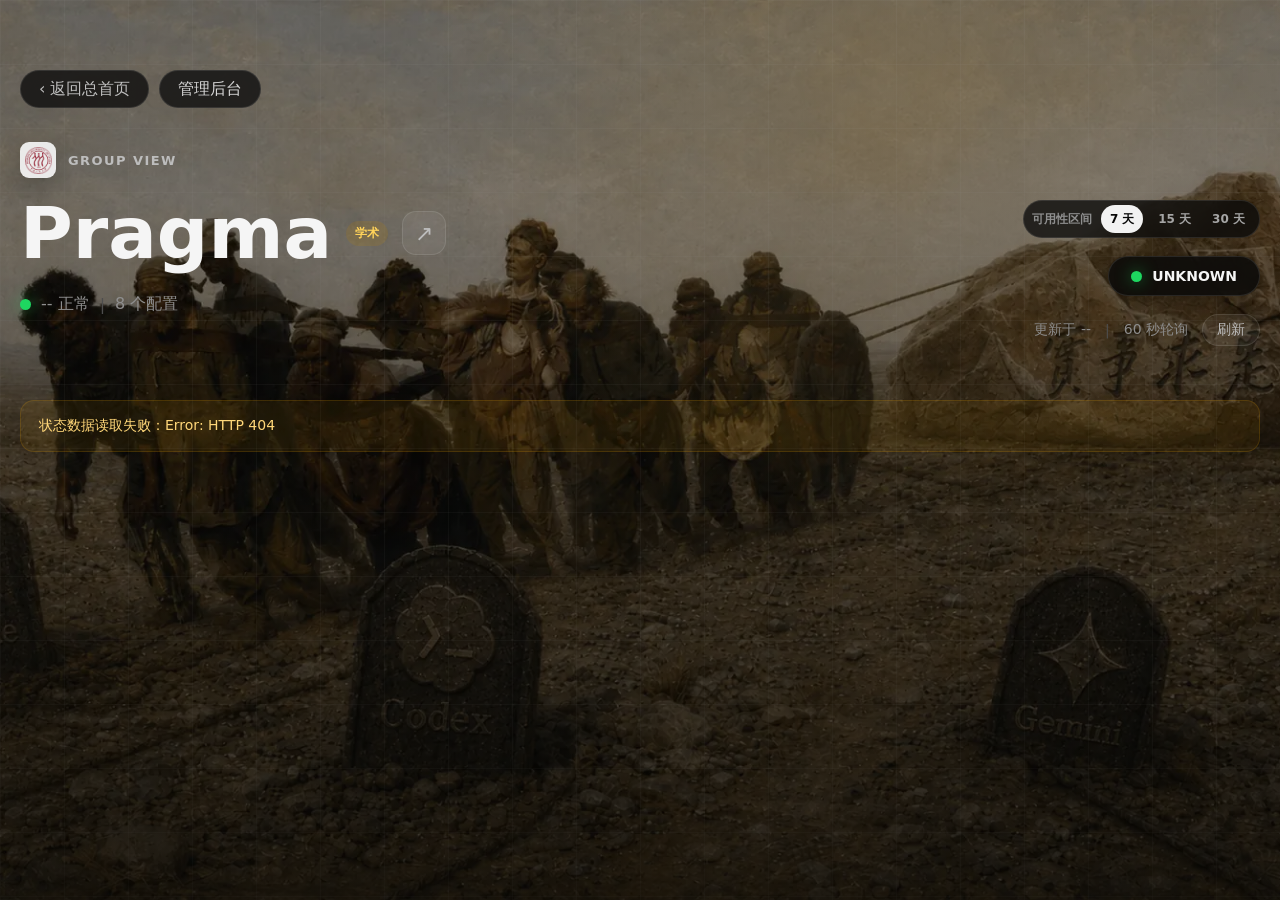
==== custom-status/index.html @ 69c3bed0 "fix: relative asset paths for GitHub Pages preview + Upptime dirs - custom-status/index.html uses re" ====
<!doctype html>
<html lang="zh-CN">
  <head>
    <meta charset="utf-8" />
    <meta name="viewport" content="width=device-width, initial-scale=1" />
    <title>Pragma Status</title>
    <link rel="preload" href="assets/status-bg.webp" as="image" />
    <link rel="stylesheet" href="styles.css?v=20260610-pages-relative1" />
  </head>
  <body>
    <main class="shell">
      <nav class="top-actions" aria-label="页面入口">
        <a class="back-link" href="https://academic-ruc.cc/">‹ 返回总首页</a>
        <a class="admin-link" href="/dashboard" title="管理员登录后进入 Uptime Kuma 后台">管理后台</a>
      </nav>

      <section class="hero" aria-label="服务状态总览">
        <div class="hero-left">
          <div class="eyebrow">
            <span class="pulse-icon" aria-hidden="true">
              <img src="assets/ruc-logo-512.png" alt="" />
            </span>
            <span>GROUP VIEW</span>
          </div>
          <div class="title-row">
            <h1>Pragma</h1>
            <span class="badge">学术</span>
            <a class="external" href="https://pragma.academic-ruc.cc/" aria-label="打开主站">↗</a>
          </div>
          <div class="count-line">
            <span class="ok-dot"></span>
            <span id="normal-count">-- 正常</span>
            <span class="divider">|</span>
            <span id="total-count">8 个配置</span>
          </div>
        </div>

        <div class="hero-right">
          <div class="range-switch" aria-label="可用性区间">
            <span>可用性区间</span>
            <button class="range active" data-range="7">7 天</button>
            <button class="range" data-range="15">15 天</button>
            <button class="range" data-range="30">30 天</button>
          </div>
          <div class="overall" id="overall">
            <span class="ok-dot"></span>
            <span>OPERATIONAL</span>
          </div>
          <div class="meta-row">
            <span id="updated-at">更新于 --</span>
            <span class="divider">|</span>
            <span id="poll-label">60 秒轮询</span>
            <button id="refresh" class="refresh" type="button">刷新</button>
          </div>
        </div>
      </section>

      <section id="notice" class="notice hidden" aria-live="polite"></section>
      <section id="cards" class="cards" aria-live="polite"></section>
    </main>

    <template id="card-template">
      <article class="card">
        <div class="card-head">
          <h2></h2>
          <span class="state-pill"></span>
        </div>
        <div class="provider-row">
          <span class="provider-icon"></span>
          <span class="provider-pill"></span>
          <span class="model-name"></span>
        </div>
        <div class="metric-grid">
          <div class="metric">
            <span class="metric-label">↯ 对话延迟</span>
            <strong class="latency"></strong>
          </div>
          <div class="metric">
            <span class="metric-label">◌ 端点 PING</span>
            <strong class="ping"></strong>
          </div>
        </div>
        <div class="proxy-health hidden" aria-label="绑定出口状态">
          <span class="proxy-health-label">绑定出口</span>
          <div class="proxy-nodes"></div>
        </div>
        <div class="availability">
          <div>
            <span class="availability-label"></span>
            <small class="availability-count"></small>
          </div>
          <strong class="availability-rate"></strong>
        </div>
        <div class="history-block">
          <div class="history-top">
            <span>HISTORY (60PTS)</span>
            <span class="next-update">◷ NEXT UPDATE IN 0S</span>
          </div>
          <div class="bars"></div>
          <div class="history-axis">
            <span>PAST</span>
            <span>NOW</span>
          </div>
        </div>
      </article>
    </template>

    <script src="app.js?v=20260610-pages-relative1" defer></script>
  </body>
</html>
---- custom-status/styles.css ----
:root {
  color-scheme: dark;
  --bg: #050606;
  --panel: rgba(12, 12, 12, 0.96);
  --panel-soft: #141414;
  --line: rgba(255, 255, 255, 0.065);
  --line-strong: rgba(255, 255, 255, 0.1);
  --text: #f5f5f5;
  --muted: #8d8d8d;
  --dim: #5f5f5f;
  --green: #1ed760;
  --green-soft: rgba(30, 215, 96, 0.16);
  --yellow: #f2a900;
  --yellow-soft: rgba(242, 169, 0, 0.16);
  --red: #ff3b5f;
  --red-soft: rgba(255, 59, 95, 0.17);
  --unknown: #454545;
}

* {
  box-sizing: border-box;
}

html {
  min-height: 100%;
  background: var(--bg);
}

body {
  min-height: 100vh;
  margin: 0;
  color: var(--text);
  font-family:
    Inter, ui-sans-serif, system-ui, -apple-system, BlinkMacSystemFont, "Segoe UI",
    "Microsoft YaHei", sans-serif;
  letter-spacing: 0;
  background-color: var(--bg);
  background-image:
    linear-gradient(180deg, rgba(3, 4, 4, 0.34), rgba(3, 4, 4, 0.52) 58%, rgba(3, 4, 4, 0.72)),
    linear-gradient(var(--line) 1px, transparent 1px),
    linear-gradient(90deg, var(--line) 1px, transparent 1px),
    radial-gradient(circle at 70% 8%, rgba(214, 166, 79, 0.3), transparent 38%),
    url("/custom-status/assets/status-bg.webp");
  background-repeat: no-repeat, repeat, repeat, no-repeat, no-repeat;
  background-attachment: fixed, scroll, scroll, fixed, fixed;
  background-position: center, left top, left top, center top, center top;
  background-size: 100% 100%, 64px 64px, 64px 64px, 100% 100%, cover;
}

button,
a {
  font: inherit;
}

.shell {
  width: min(1240px, calc(100% - 40px));
  margin: 0 auto;
  padding: 70px 0 48px;
}

.top-actions {
  display: flex;
  flex-wrap: wrap;
  align-items: center;
  gap: 10px;
}

.back-link,
.admin-link {
  display: inline-flex;
  align-items: center;
  min-height: 38px;
  padding: 0 18px;
  border: 1px solid var(--line-strong);
  border-radius: 999px;
  color: #bfbfbf;
  text-decoration: none;
  background: rgba(10, 10, 10, 0.76);
  backdrop-filter: blur(10px);
}

.admin-link {
  color: #d8d8d8;
  background: rgba(18, 18, 18, 0.82);
}

.back-link:hover,
.admin-link:hover {
  color: #fff;
  border-color: rgba(255, 255, 255, 0.18);
}

.hero {
  display: flex;
  justify-content: space-between;
  gap: 40px;
  margin-top: 34px;
  margin-bottom: 54px;
}

.eyebrow,
.title-row,
.count-line,
.hero-right,
.range-switch,
.overall,
.meta-row,
.provider-row,
.card-head,
.history-top,
.history-axis,
.availability {
  display: flex;
  align-items: center;
}

.eyebrow {
  gap: 12px;
  color: #bdbdbd;
  font-size: 13px;
  font-weight: 800;
  letter-spacing: 0.11em;
}

.pulse-icon {
  display: grid;
  width: 36px;
  height: 36px;
  place-items: center;
  border-radius: 9px;
  background: rgba(246, 246, 246, 0.92);
  box-shadow: 0 10px 28px rgba(0, 0, 0, 0.28);
  overflow: hidden;
}

.pulse-icon img {
  width: 27px;
  height: 27px;
  object-fit: contain;
  display: block;
}

.title-row {
  gap: 14px;
  margin-top: 22px;
}

h1 {
  margin: 0;
  font-size: clamp(44px, 7vw, 72px);
  line-height: 0.92;
  letter-spacing: 0;
}

.badge {
  padding: 4px 9px;
  border-radius: 999px;
  color: #ffd35a;
  background: rgba(180, 126, 0, 0.18);
  font-size: 12px;
  font-weight: 800;
}

.external,
.refresh {
  display: inline-grid;
  place-items: center;
  border: 1px solid var(--line-strong);
  color: #bdbdbd;
  background: rgba(255, 255, 255, 0.06);
  text-decoration: none;
}

.external {
  width: 44px;
  height: 44px;
  border-radius: 14px;
  font-size: 22px;
}

.count-line {
  gap: 10px;
  margin-top: 28px;
  color: #8f8f8f;
  font-size: 16px;
}

.ok-dot {
  width: 11px;
  height: 11px;
  border-radius: 50%;
  background: var(--green);
  box-shadow: 0 0 16px rgba(30, 215, 96, 0.55);
}

.divider {
  color: #4d4d4d;
}

.hero-right {
  align-items: flex-end;
  flex-direction: column;
  gap: 18px;
  padding-top: 58px;
}

.range-switch {
  gap: 9px;
  min-height: 38px;
  padding: 4px 8px;
  border: 1px solid var(--line-strong);
  border-radius: 999px;
  color: #8e8e8e;
  background: rgba(10, 10, 10, 0.76);
  backdrop-filter: blur(10px);
  font-size: 12px;
  font-weight: 700;
}

.range {
  min-width: 42px;
  height: 28px;
  border: 0;
  border-radius: 999px;
  color: #a5a5a5;
  background: transparent;
  cursor: pointer;
  font-size: 12px;
  font-weight: 800;
}

.range.active {
  color: #080808;
  background: #f2f2f2;
}

.overall {
  gap: 10px;
  min-height: 40px;
  padding: 0 22px;
  border: 1px solid var(--line-strong);
  border-radius: 999px;
  background: rgba(10, 10, 10, 0.78);
  backdrop-filter: blur(10px);
  font-size: 14px;
  font-weight: 900;
}

.overall.degraded .ok-dot {
  background: var(--yellow);
  box-shadow: 0 0 16px rgba(242, 169, 0, 0.45);
}

.overall.down .ok-dot {
  background: var(--red);
  box-shadow: 0 0 16px rgba(255, 59, 95, 0.45);
}

.meta-row {
  gap: 14px;
  color: #8d8d8d;
  font-size: 14px;
}

.refresh {
  min-height: 32px;
  padding: 0 14px;
  border-radius: 999px;
  cursor: pointer;
}

.notice {
  margin-bottom: 22px;
  padding: 16px 18px;
  border: 1px solid var(--yellow-soft);
  border-radius: 14px;
  color: #ffd779;
  background: rgba(242, 169, 0, 0.08);
  font-size: 14px;
}

.notice.ok {
  border-color: var(--green-soft);
  color: #8cffaa;
  background: rgba(30, 215, 96, 0.075);
}

.hidden {
  display: none;
}

.cards {
  display: grid;
  grid-template-columns: repeat(auto-fit, minmax(min(100%, 360px), 1fr));
  gap: 28px;
  align-items: stretch;
}

.card {
  min-height: 314px;
  border: 1px solid rgba(255, 255, 255, 0.075);
  border-radius: 18px;
  background:
    linear-gradient(90deg, rgba(255, 255, 255, 0.015), rgba(255, 255, 255, 0.04), rgba(255, 255, 255, 0.012)),
    var(--panel);
  overflow: hidden;
  box-shadow: 0 18px 55px rgba(0, 0, 0, 0.32);
}

.card-head {
  justify-content: space-between;
  gap: 14px;
  padding: 24px 26px 0;
}

.card h2 {
  margin: 0;
  color: #f7f7f7;
  font-size: 25px;
  line-height: 1.15;
}

.state-pill {
  padding: 7px 13px;
  border-radius: 999px;
  font-size: 13px;
  font-weight: 900;
  white-space: nowrap;
}

.state-normal {
  color: #72ff96;
  background: var(--green-soft);
}

.state-degraded {
  color: #ffd35a;
  background: var(--yellow-soft);
}

.state-down {
  color: #ff8aa0;
  background: var(--red-soft);
}

.state-unknown {
  color: #bcbcbc;
  background: rgba(255, 255, 255, 0.08);
}

.provider-row {
  gap: 10px;
  padding: 16px 26px 18px;
}

.provider-icon {
  display: grid;
  width: 52px;
  height: 52px;
  flex: 0 0 auto;
  place-items: center;
  border-radius: 17px;
  color: #d9d9d9;
  background: linear-gradient(145deg, #2a2a2a, #181818);
  font-size: 24px;
  font-weight: 900;
}

.provider-pill {
  max-width: 132px;
  overflow: hidden;
  padding: 5px 10px;
  border-radius: 9px;
  color: #d5d5d5;
  background: #3a3a3a;
  font-size: 14px;
  font-weight: 900;
  text-overflow: ellipsis;
  white-space: nowrap;
}

.model-name {
  min-width: 0;
  overflow: hidden;
  color: #8f8f8f;
  font-family: "SFMono-Regular", Consolas, "Liberation Mono", monospace;
  font-size: 14px;
  font-weight: 800;
  text-overflow: ellipsis;
  white-space: nowrap;
}

.metric-grid {
  display: grid;
  grid-template-columns: 1fr 1fr;
  gap: 16px;
  padding: 0 26px 24px;
}

.proxy-health {
  display: flex;
  flex-wrap: wrap;
  align-items: center;
  gap: 8px 10px;
  margin: -8px 26px 20px;
  padding: 12px 14px;
  border-radius: 14px;
  background: rgba(255, 255, 255, 0.03);
  border: 1px solid rgba(255, 255, 255, 0.05);
}

.proxy-health.hidden {
  display: none;
}

.proxy-health-label {
  color: #8c8c8c;
  font-size: 12px;
  font-weight: 800;
  letter-spacing: 0.02em;
}

.proxy-nodes {
  display: flex;
  flex-wrap: wrap;
  gap: 8px;
}

.proxy-node {
  display: inline-flex;
  align-items: center;
  min-height: 28px;
  padding: 0 10px;
  border-radius: 999px;
  font-size: 12px;
  font-weight: 700;
}

.proxy-node-ok {
  color: var(--green);
  background: var(--green-soft);
}

.proxy-node-fail {
  color: var(--red);
  background: var(--red-soft);
}

.proxy-node-unknown {
  color: #bdbdbd;
  background: rgba(255, 255, 255, 0.06);
}

.metric,
.availability {
  border-radius: 14px;
  background: var(--panel-soft);
}

.metric {
  min-width: 0;
  padding: 14px 16px;
}

.metric-label,
.availability-label,
.history-top,
.history-axis {
  color: #8c8c8c;
  font-size: 12px;
  font-weight: 800;
  letter-spacing: 0.02em;
}

.metric strong {
  display: block;
  margin-top: 5px;
  color: #f1f1f1;
  font-size: 22px;
  line-height: 1.08;
}

.availability {
  justify-content: space-between;
  gap: 16px;
  margin: 0 26px 24px;
  padding: 14px 16px;
}

.availability small {
  display: block;
  margin-top: 6px;
  color: #808080;
  font-size: 12px;
  font-weight: 700;
}

.availability-rate {
  color: #72ff5e;
  font-size: 21px;
  white-space: nowrap;
}

.history-block {
  border-top: 1px solid rgba(255, 255, 255, 0.055);
  padding: 22px 26px 20px;
}

.history-top {
  justify-content: space-between;
  gap: 16px;
  margin-bottom: 16px;
}

.next-update {
  color: #d5d5d5;
  white-space: nowrap;
}

.bars {
  display: grid;
  grid-template-columns: repeat(60, 1fr);
  gap: 4px;
  min-height: 42px;
}

.bar {
  min-width: 3px;
  height: 42px;
  border-radius: 2px 2px 0 0;
  background: var(--unknown);
}

.bar.up {
  background: #5fd28a;
}

.bar.warn {
  background: var(--yellow);
}

.bar.down {
  background: var(--red);
}

.bar.unknown {
  background: #232323;
}

.history-axis {
  justify-content: space-between;
  margin-top: 14px;
  color: #5f5f5f;
}

@media (max-width: 980px) {
  .shell {
    width: min(760px, calc(100% - 28px));
    padding-top: 40px;
  }

  .hero {
    flex-direction: column;
    gap: 24px;
    margin-bottom: 34px;
  }

  .hero-right {
    align-items: flex-start;
    padding-top: 0;
  }

  .cards {
    gap: 18px;
  }
}

@media (max-width: 640px) {
  .shell {
    width: min(100% - 20px, 430px);
  }

  h1 {
    font-size: 48px;
  }

  .card-head,
  .provider-row,
  .history-block {
    padding-left: 18px;
    padding-right: 18px;
  }

  .metric-grid {
    grid-template-columns: 1fr;
    padding-left: 18px;
    padding-right: 18px;
  }

  .availability {
    margin-left: 18px;
    margin-right: 18px;
  }

  .proxy-health {
    margin-left: 18px;
    margin-right: 18px;
  }

  .range-switch,
  .meta-row {
    flex-wrap: wrap;
  }
}
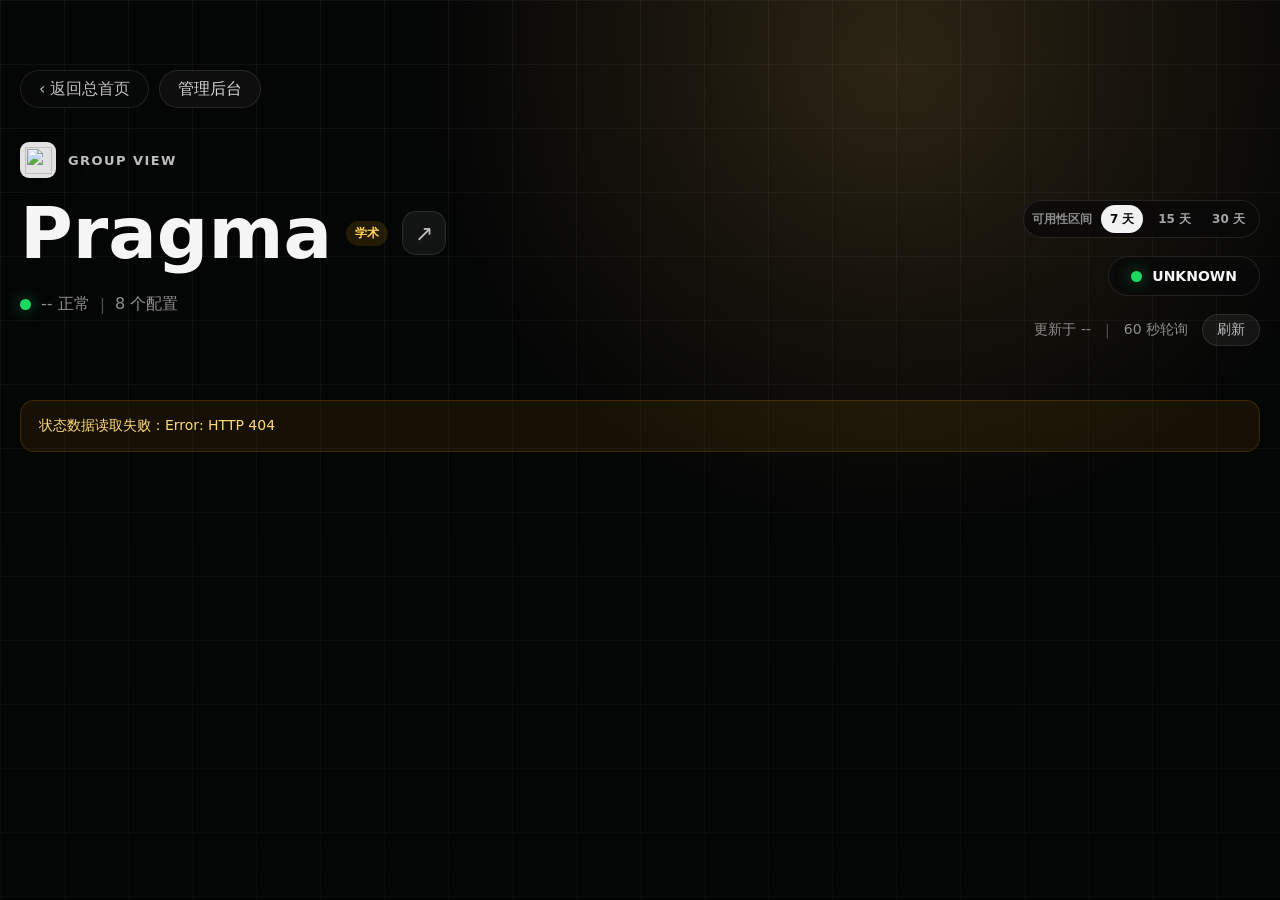
==== commit 29957504: "feat: Phase 3 stale banner UI for Worker fallback" ====
--- a/custom-status/index.html
+++ b/custom-status/index.html
@@ -5,13 +5,13 @@
     <meta name="viewport" content="width=device-width, initial-scale=1" />
     <title>Pragma Status</title>
     <link rel="preload" href="assets/status-bg.webp" as="image" />
-    <link rel="stylesheet" href="styles.css?v=20260610-pages-relative1" />
+    <link rel="stylesheet" href="styles.css?v=20260610-phase3-stale1" />
   </head>
   <body>
     <main class="shell">
       <nav class="top-actions" aria-label="页面入口">
         <a class="back-link" href="https://academic-ruc.cc/">‹ 返回总首页</a>
-        <a class="admin-link" href="/dashboard" title="管理员登录后进入 Uptime Kuma 后台">管理后台</a>
+        <a class="admin-link" href="https://status-admin.academic-ruc.cc/dashboard" title="管理员登录后进入 Uptime Kuma 后台">管理后台</a>
       </nav>
 
       <section class="hero" aria-label="服务状态总览">
@@ -55,6 +55,7 @@
         </div>
       </section>
 
+      <section id="stale-banner" class="stale-banner hidden" aria-live="assertive"></section>
       <section id="notice" class="notice hidden" aria-live="polite"></section>
       <section id="cards" class="cards" aria-live="polite"></section>
     </main>
@@ -105,6 +106,6 @@
       </article>
     </template>
 
-    <script src="app.js?v=20260610-pages-relative1" defer></script>
+    <script src="app.js?v=20260610-phase3-stale1" defer></script>
   </body>
 </html>
--- a/custom-status/styles.css
+++ b/custom-status/styles.css
@@ -269,6 +269,17 @@
   cursor: pointer;
 }
 
+.stale-banner {
+  margin-bottom: 22px;
+  padding: 16px 18px;
+  border: 1px solid rgba(255, 140, 0, 0.45);
+  border-radius: 14px;
+  color: #ffb347;
+  background: rgba(255, 140, 0, 0.12);
+  font-size: 14px;
+  line-height: 1.5;
+}
+
 .notice {
   margin-bottom: 22px;
   padding: 16px 18px;
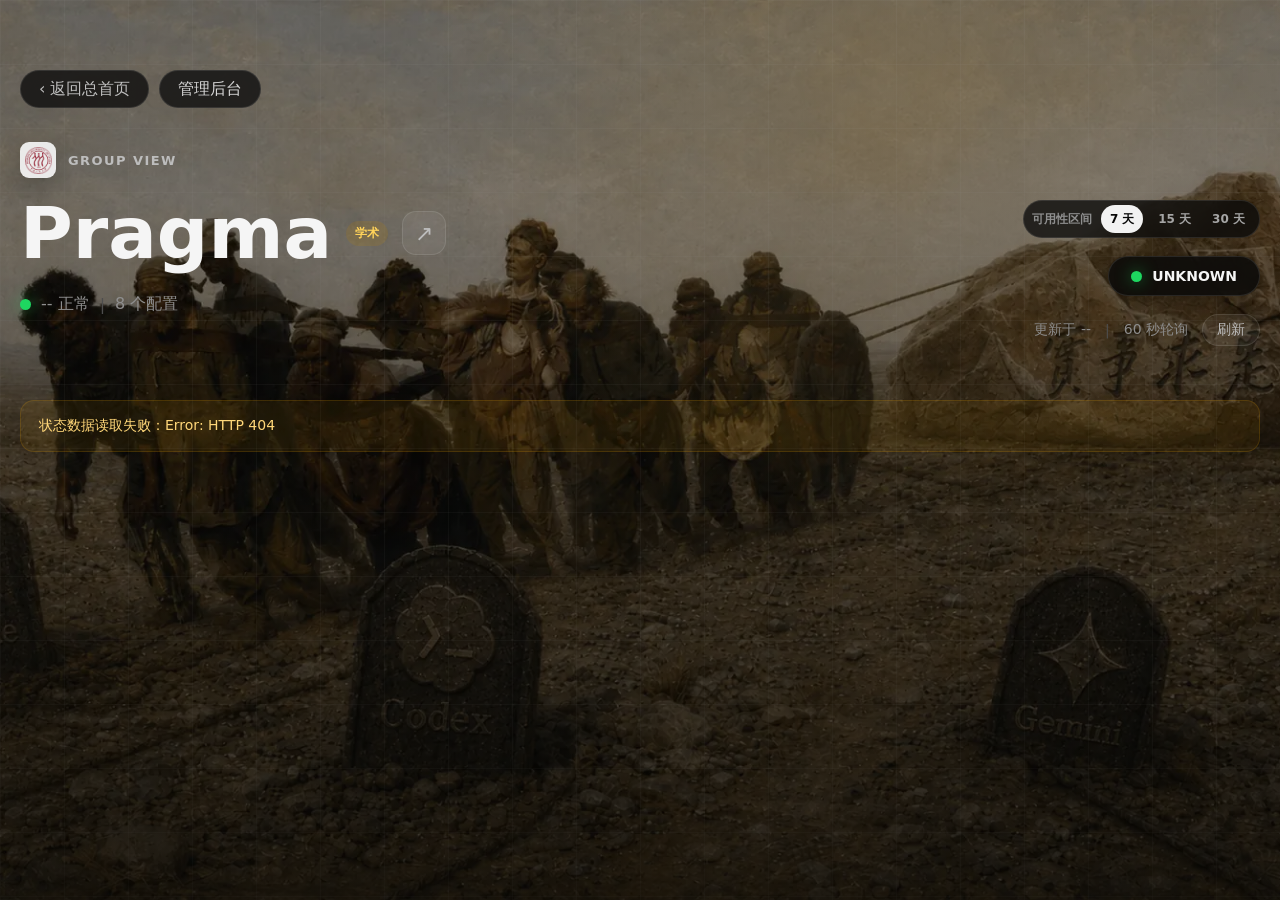
==== commit cc65e4f4: "deploy: custom-status Packy shell [skip ci]" ====
--- a/custom-status/index.html
+++ b/custom-status/index.html
@@ -5,13 +5,13 @@
     <meta name="viewport" content="width=device-width, initial-scale=1" />
     <title>Pragma Status</title>
     <link rel="preload" href="assets/status-bg.webp" as="image" />
-    <link rel="stylesheet" href="styles.css?v=20260610-phase3-stale1" />
+    <link rel="stylesheet" href="styles.css?v=20260610-pages-relative1" />
   </head>
   <body>
     <main class="shell">
       <nav class="top-actions" aria-label="页面入口">
         <a class="back-link" href="https://academic-ruc.cc/">‹ 返回总首页</a>
-        <a class="admin-link" href="https://status-admin.academic-ruc.cc/dashboard" title="管理员登录后进入 Uptime Kuma 后台">管理后台</a>
+        <a class="admin-link" href="/dashboard" title="管理员登录后进入 Uptime Kuma 后台">管理后台</a>
       </nav>
 
       <section class="hero" aria-label="服务状态总览">
@@ -55,7 +55,6 @@
         </div>
       </section>
 
-      <section id="stale-banner" class="stale-banner hidden" aria-live="assertive"></section>
       <section id="notice" class="notice hidden" aria-live="polite"></section>
       <section id="cards" class="cards" aria-live="polite"></section>
     </main>
@@ -106,6 +105,6 @@
       </article>
     </template>
 
-    <script src="app.js?v=20260610-phase3-stale1" defer></script>
+    <script src="app.js?v=20260610-pages-relative1" defer></script>
   </body>
 </html>
--- a/custom-status/styles.css
+++ b/custom-status/styles.css
@@ -269,17 +269,6 @@
   cursor: pointer;
 }
 
-.stale-banner {
-  margin-bottom: 22px;
-  padding: 16px 18px;
-  border: 1px solid rgba(255, 140, 0, 0.45);
-  border-radius: 14px;
-  color: #ffb347;
-  background: rgba(255, 140, 0, 0.12);
-  font-size: 14px;
-  line-height: 1.5;
-}
-
 .notice {
   margin-bottom: 22px;
   padding: 16px 18px;
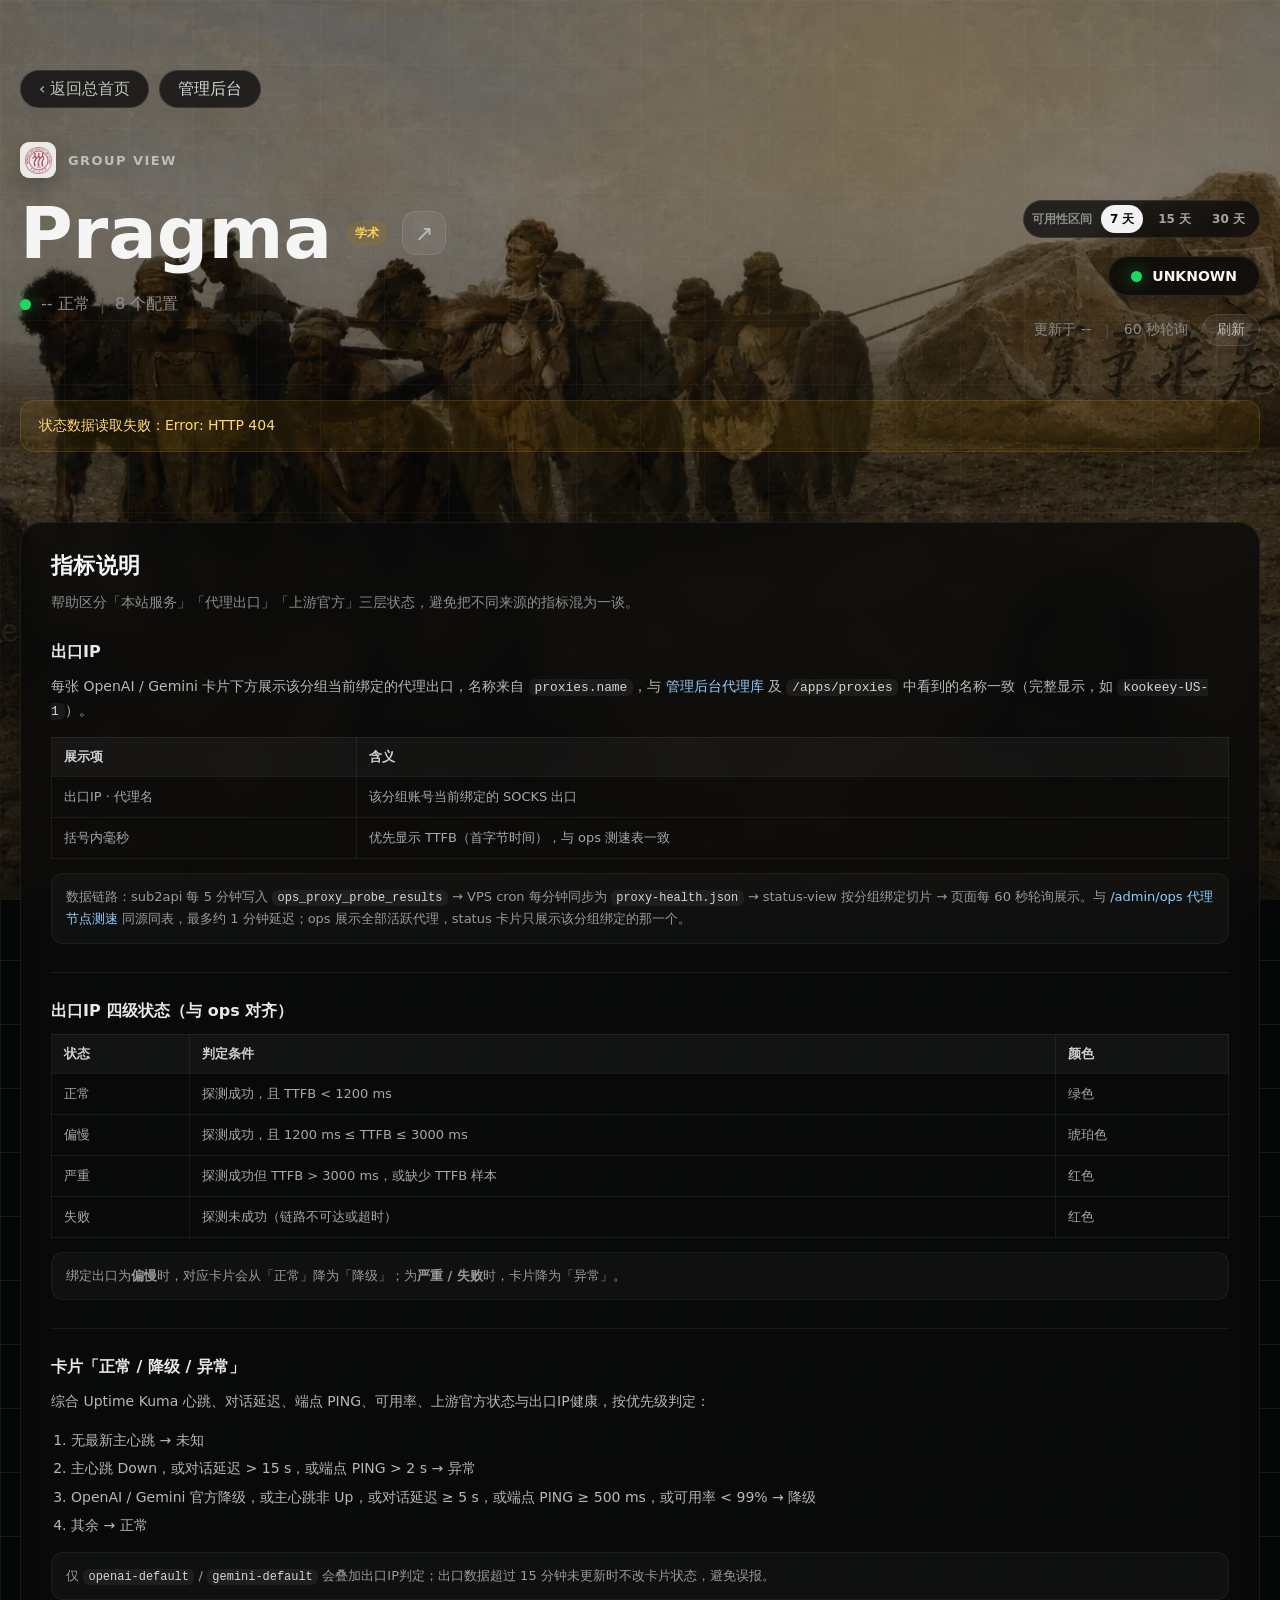
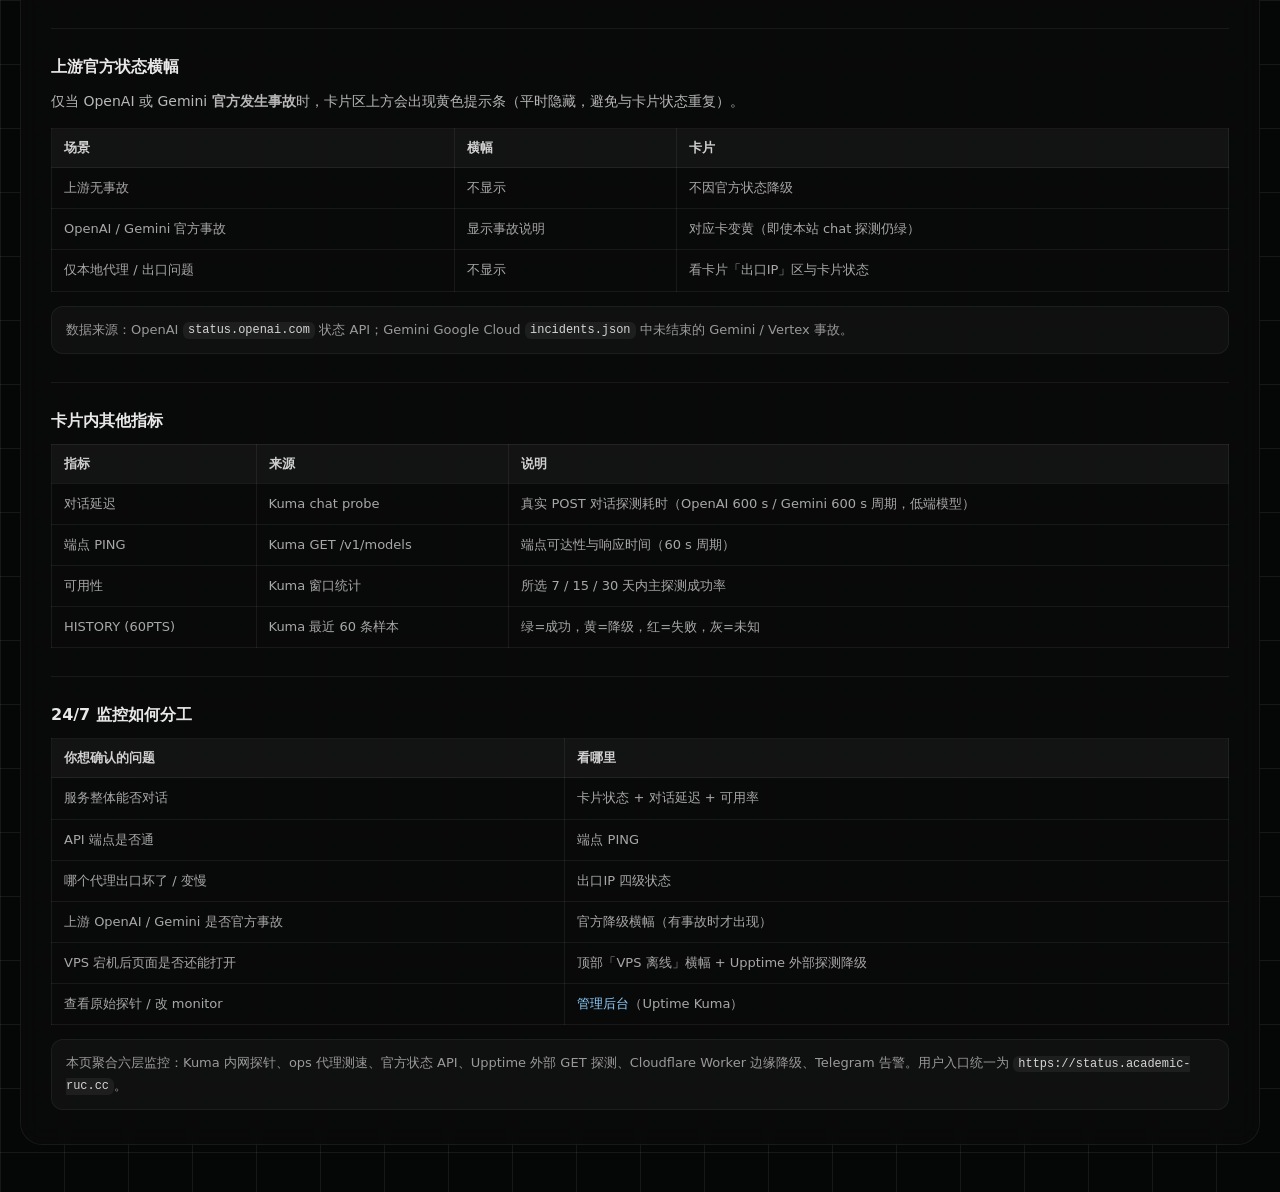
==== commit 42a15d9f: "docs: 卡片区下方新增指标说明模块" ====
--- a/custom-status/index.html
+++ b/custom-status/index.html
@@ -5,13 +5,13 @@
     <meta name="viewport" content="width=device-width, initial-scale=1" />
     <title>Pragma Status</title>
     <link rel="preload" href="assets/status-bg.webp" as="image" />
-    <link rel="stylesheet" href="styles.css?v=20260610-pages-relative1" />
+    <link rel="stylesheet" href="styles.css?v=20260611-guide1" />
   </head>
   <body>
     <main class="shell">
       <nav class="top-actions" aria-label="页面入口">
         <a class="back-link" href="https://academic-ruc.cc/">‹ 返回总首页</a>
-        <a class="admin-link" href="/dashboard" title="管理员登录后进入 Uptime Kuma 后台">管理后台</a>
+        <a class="admin-link" href="https://status-admin.academic-ruc.cc/dashboard" title="管理员登录后进入 Uptime Kuma 后台">管理后台</a>
       </nav>
 
       <section class="hero" aria-label="服务状态总览">
@@ -55,8 +55,227 @@
         </div>
       </section>
 
+      <section id="stale-banner" class="stale-banner hidden" aria-live="assertive"></section>
       <section id="notice" class="notice hidden" aria-live="polite"></section>
       <section id="cards" class="cards" aria-live="polite"></section>
+
+      <section class="metrics-guide" aria-label="指标说明">
+        <header class="metrics-guide-head">
+          <h2>指标说明</h2>
+          <p>帮助区分「本站服务」「代理出口」「上游官方」三层状态，避免把不同来源的指标混为一谈。</p>
+        </header>
+
+        <article class="guide-block">
+          <h3>出口IP</h3>
+          <p>
+            每张 OpenAI / Gemini 卡片下方展示该分组当前绑定的代理出口，名称来自
+            <code>proxies.name</code>，与
+            <a href="https://pragma.academic-ruc.cc/admin/proxies">管理后台代理库</a>
+            及 <code>/apps/proxies</code> 中看到的名称一致（完整显示，如 <code>kookeey-US-1</code>）。
+          </p>
+          <div class="guide-table-wrap">
+            <table class="guide-table">
+              <thead>
+                <tr>
+                  <th>展示项</th>
+                  <th>含义</th>
+                </tr>
+              </thead>
+              <tbody>
+                <tr>
+                  <td>出口IP · 代理名</td>
+                  <td>该分组账号当前绑定的 SOCKS 出口</td>
+                </tr>
+                <tr>
+                  <td>括号内毫秒</td>
+                  <td>优先显示 TTFB（首字节时间），与 ops 测速表一致</td>
+                </tr>
+              </tbody>
+            </table>
+          </div>
+          <p class="guide-note">
+            数据链路：sub2api 每 5 分钟写入 <code>ops_proxy_probe_results</code> → VPS cron 每分钟同步为
+            <code>proxy-health.json</code> → status-view 按分组绑定切片 → 页面每 60 秒轮询展示。与
+            <a href="https://pragma.academic-ruc.cc/admin/ops">/admin/ops 代理节点测速</a>
+            同源同表，最多约 1 分钟延迟；ops 展示全部活跃代理，status 卡片只展示该分组绑定的那一个。
+          </p>
+        </article>
+
+        <article class="guide-block">
+          <h3>出口IP 四级状态（与 ops 对齐）</h3>
+          <div class="guide-table-wrap">
+            <table class="guide-table">
+              <thead>
+                <tr>
+                  <th>状态</th>
+                  <th>判定条件</th>
+                  <th>颜色</th>
+                </tr>
+              </thead>
+              <tbody>
+                <tr>
+                  <td>正常</td>
+                  <td>探测成功，且 TTFB &lt; 1200 ms</td>
+                  <td>绿色</td>
+                </tr>
+                <tr>
+                  <td>偏慢</td>
+                  <td>探测成功，且 1200 ms ≤ TTFB ≤ 3000 ms</td>
+                  <td>琥珀色</td>
+                </tr>
+                <tr>
+                  <td>严重</td>
+                  <td>探测成功但 TTFB &gt; 3000 ms，或缺少 TTFB 样本</td>
+                  <td>红色</td>
+                </tr>
+                <tr>
+                  <td>失败</td>
+                  <td>探测未成功（链路不可达或超时）</td>
+                  <td>红色</td>
+                </tr>
+              </tbody>
+            </table>
+          </div>
+          <p class="guide-note">
+            绑定出口为<strong>偏慢</strong>时，对应卡片会从「正常」降为「降级」；为<strong>严重 / 失败</strong>时，卡片降为「异常」。
+          </p>
+        </article>
+
+        <article class="guide-block">
+          <h3>卡片「正常 / 降级 / 异常」</h3>
+          <p>综合 Uptime Kuma 心跳、对话延迟、端点 PING、可用率、上游官方状态与出口IP健康，按优先级判定：</p>
+          <ol class="guide-list">
+            <li>无最新主心跳 → 未知</li>
+            <li>主心跳 Down，或对话延迟 &gt; 15 s，或端点 PING &gt; 2 s → 异常</li>
+            <li>OpenAI / Gemini 官方降级，或主心跳非 Up，或对话延迟 ≥ 5 s，或端点 PING ≥ 500 ms，或可用率 &lt; 99% → 降级</li>
+            <li>其余 → 正常</li>
+          </ol>
+          <p class="guide-note">
+            仅 <code>openai-default</code> / <code>gemini-default</code> 会叠加出口IP判定；出口数据超过 15 分钟未更新时不改卡片状态，避免误报。
+          </p>
+        </article>
+
+        <article class="guide-block">
+          <h3>上游官方状态横幅</h3>
+          <p>
+            仅当 OpenAI 或 Gemini <strong>官方发生事故</strong>时，卡片区上方会出现黄色提示条（平时隐藏，避免与卡片状态重复）。
+          </p>
+          <div class="guide-table-wrap">
+            <table class="guide-table">
+              <thead>
+                <tr>
+                  <th>场景</th>
+                  <th>横幅</th>
+                  <th>卡片</th>
+                </tr>
+              </thead>
+              <tbody>
+                <tr>
+                  <td>上游无事故</td>
+                  <td>不显示</td>
+                  <td>不因官方状态降级</td>
+                </tr>
+                <tr>
+                  <td>OpenAI / Gemini 官方事故</td>
+                  <td>显示事故说明</td>
+                  <td>对应卡变黄（即使本站 chat 探测仍绿）</td>
+                </tr>
+                <tr>
+                  <td>仅本地代理 / 出口问题</td>
+                  <td>不显示</td>
+                  <td>看卡片「出口IP」区与卡片状态</td>
+                </tr>
+              </tbody>
+            </table>
+          </div>
+          <p class="guide-note">
+            数据来源：OpenAI <code>status.openai.com</code> 状态 API；Gemini Google Cloud
+            <code>incidents.json</code> 中未结束的 Gemini / Vertex 事故。
+          </p>
+        </article>
+
+        <article class="guide-block">
+          <h3>卡片内其他指标</h3>
+          <div class="guide-table-wrap">
+            <table class="guide-table">
+              <thead>
+                <tr>
+                  <th>指标</th>
+                  <th>来源</th>
+                  <th>说明</th>
+                </tr>
+              </thead>
+              <tbody>
+                <tr>
+                  <td>对话延迟</td>
+                  <td>Kuma chat probe</td>
+                  <td>真实 POST 对话探测耗时（OpenAI 600 s / Gemini 600 s 周期，低端模型）</td>
+                </tr>
+                <tr>
+                  <td>端点 PING</td>
+                  <td>Kuma GET /v1/models</td>
+                  <td>端点可达性与响应时间（60 s 周期）</td>
+                </tr>
+                <tr>
+                  <td>可用性</td>
+                  <td>Kuma 窗口统计</td>
+                  <td>所选 7 / 15 / 30 天内主探测成功率</td>
+                </tr>
+                <tr>
+                  <td>HISTORY (60PTS)</td>
+                  <td>Kuma 最近 60 条样本</td>
+                  <td>绿=成功，黄=降级，红=失败，灰=未知</td>
+                </tr>
+              </tbody>
+            </table>
+          </div>
+        </article>
+
+        <article class="guide-block">
+          <h3>24/7 监控如何分工</h3>
+          <div class="guide-table-wrap">
+            <table class="guide-table">
+              <thead>
+                <tr>
+                  <th>你想确认的问题</th>
+                  <th>看哪里</th>
+                </tr>
+              </thead>
+              <tbody>
+                <tr>
+                  <td>服务整体能否对话</td>
+                  <td>卡片状态 + 对话延迟 + 可用率</td>
+                </tr>
+                <tr>
+                  <td>API 端点是否通</td>
+                  <td>端点 PING</td>
+                </tr>
+                <tr>
+                  <td>哪个代理出口坏了 / 变慢</td>
+                  <td>出口IP 四级状态</td>
+                </tr>
+                <tr>
+                  <td>上游 OpenAI / Gemini 是否官方事故</td>
+                  <td>官方降级横幅（有事故时才出现）</td>
+                </tr>
+                <tr>
+                  <td>VPS 宕机后页面是否还能打开</td>
+                  <td>顶部「VPS 离线」横幅 + Upptime 外部探测降级</td>
+                </tr>
+                <tr>
+                  <td>查看原始探针 / 改 monitor</td>
+                  <td><a href="https://status-admin.academic-ruc.cc/dashboard">管理后台</a>（Uptime Kuma）</td>
+                </tr>
+              </tbody>
+            </table>
+          </div>
+          <p class="guide-note">
+            本页聚合六层监控：Kuma 内网探针、ops 代理测速、官方状态 API、Upptime 外部 GET 探测、Cloudflare Worker
+            边缘降级、Telegram 告警。用户入口统一为
+            <code>https://status.academic-ruc.cc</code>。
+          </p>
+        </article>
+      </section>
     </main>
 
     <template id="card-template">
@@ -80,8 +299,8 @@
             <strong class="ping"></strong>
           </div>
         </div>
-        <div class="proxy-health hidden" aria-label="绑定出口状态">
-          <span class="proxy-health-label">绑定出口</span>
+        <div class="proxy-health hidden" aria-label="出口IP状态">
+          <span class="proxy-health-label">出口IP</span>
           <div class="proxy-nodes"></div>
         </div>
         <div class="availability">
@@ -105,6 +324,6 @@
       </article>
     </template>
 
-    <script src="app.js?v=20260610-pages-relative1" defer></script>
+    <script src="app.js?v=20260611-guide1" defer></script>
   </body>
 </html>
--- a/custom-status/styles.css
+++ b/custom-status/styles.css
@@ -269,6 +269,17 @@
   cursor: pointer;
 }
 
+.stale-banner {
+  margin-bottom: 22px;
+  padding: 16px 18px;
+  border: 1px solid rgba(255, 140, 0, 0.45);
+  border-radius: 14px;
+  color: #ffb347;
+  background: rgba(255, 140, 0, 0.12);
+  font-size: 14px;
+  line-height: 1.5;
+}
+
 .notice {
   margin-bottom: 22px;
   padding: 16px 18px;
@@ -441,6 +452,16 @@
   background: var(--green-soft);
 }
 
+.proxy-node-slow {
+  color: #f5a623;
+  background: rgba(245, 166, 35, 0.14);
+}
+
+.proxy-node-severe {
+  color: #ff6b6b;
+  background: rgba(255, 107, 107, 0.14);
+}
+
 .proxy-node-fail {
   color: var(--red);
   background: var(--red-soft);
@@ -553,6 +574,123 @@
   color: #5f5f5f;
 }
 
+.metrics-guide {
+  margin-top: 48px;
+  padding: 28px 30px 34px;
+  border: 1px solid var(--line);
+  border-radius: 22px;
+  background: rgba(10, 10, 10, 0.82);
+  backdrop-filter: blur(12px);
+}
+
+.metrics-guide-head h2 {
+  margin: 0 0 10px;
+  font-size: 22px;
+  font-weight: 800;
+  letter-spacing: 0.02em;
+}
+
+.metrics-guide-head p {
+  margin: 0 0 28px;
+  color: var(--muted);
+  font-size: 14px;
+  line-height: 1.65;
+}
+
+.guide-block + .guide-block {
+  margin-top: 28px;
+  padding-top: 28px;
+  border-top: 1px solid var(--line);
+}
+
+.guide-block h3 {
+  margin: 0 0 12px;
+  font-size: 16px;
+  font-weight: 800;
+  color: #e8e8e8;
+}
+
+.guide-block p {
+  margin: 0 0 14px;
+  color: #b8b8b8;
+  font-size: 14px;
+  line-height: 1.7;
+}
+
+.guide-block p:last-child {
+  margin-bottom: 0;
+}
+
+.guide-note {
+  margin-top: 14px !important;
+  padding: 12px 14px;
+  border-radius: 12px;
+  border: 1px solid rgba(255, 255, 255, 0.05);
+  background: rgba(255, 255, 255, 0.03);
+  color: #9a9a9a !important;
+  font-size: 13px !important;
+}
+
+.guide-list {
+  margin: 0 0 14px;
+  padding-left: 1.25rem;
+  color: #b8b8b8;
+  font-size: 14px;
+  line-height: 1.75;
+}
+
+.guide-list li + li {
+  margin-top: 4px;
+}
+
+.guide-block code {
+  padding: 0.1em 0.45em;
+  border-radius: 6px;
+  background: rgba(255, 255, 255, 0.06);
+  color: #d6d6d6;
+  font-size: 0.92em;
+}
+
+.guide-block a {
+  color: #8fd0ff;
+  text-decoration: none;
+}
+
+.guide-block a:hover {
+  text-decoration: underline;
+}
+
+.guide-table-wrap {
+  overflow-x: auto;
+  margin: 12px 0 0;
+}
+
+.guide-table {
+  width: 100%;
+  min-width: 520px;
+  border-collapse: collapse;
+  font-size: 13px;
+}
+
+.guide-table th,
+.guide-table td {
+  padding: 10px 12px;
+  border: 1px solid var(--line);
+  text-align: left;
+  vertical-align: top;
+}
+
+.guide-table th {
+  color: #d0d0d0;
+  font-weight: 700;
+  background: rgba(255, 255, 255, 0.04);
+}
+
+.guide-table td {
+  color: #a8a8a8;
+  line-height: 1.55;
+}
+
 @media (max-width: 980px) {
   .shell {
     width: min(760px, calc(100% - 28px));
@@ -611,4 +749,13 @@
   .meta-row {
     flex-wrap: wrap;
   }
-}
+
+  .metrics-guide {
+    margin-top: 32px;
+    padding: 20px 18px 24px;
+  }
+
+  .metrics-guide-head h2 {
+    font-size: 20px;
+  }
+}
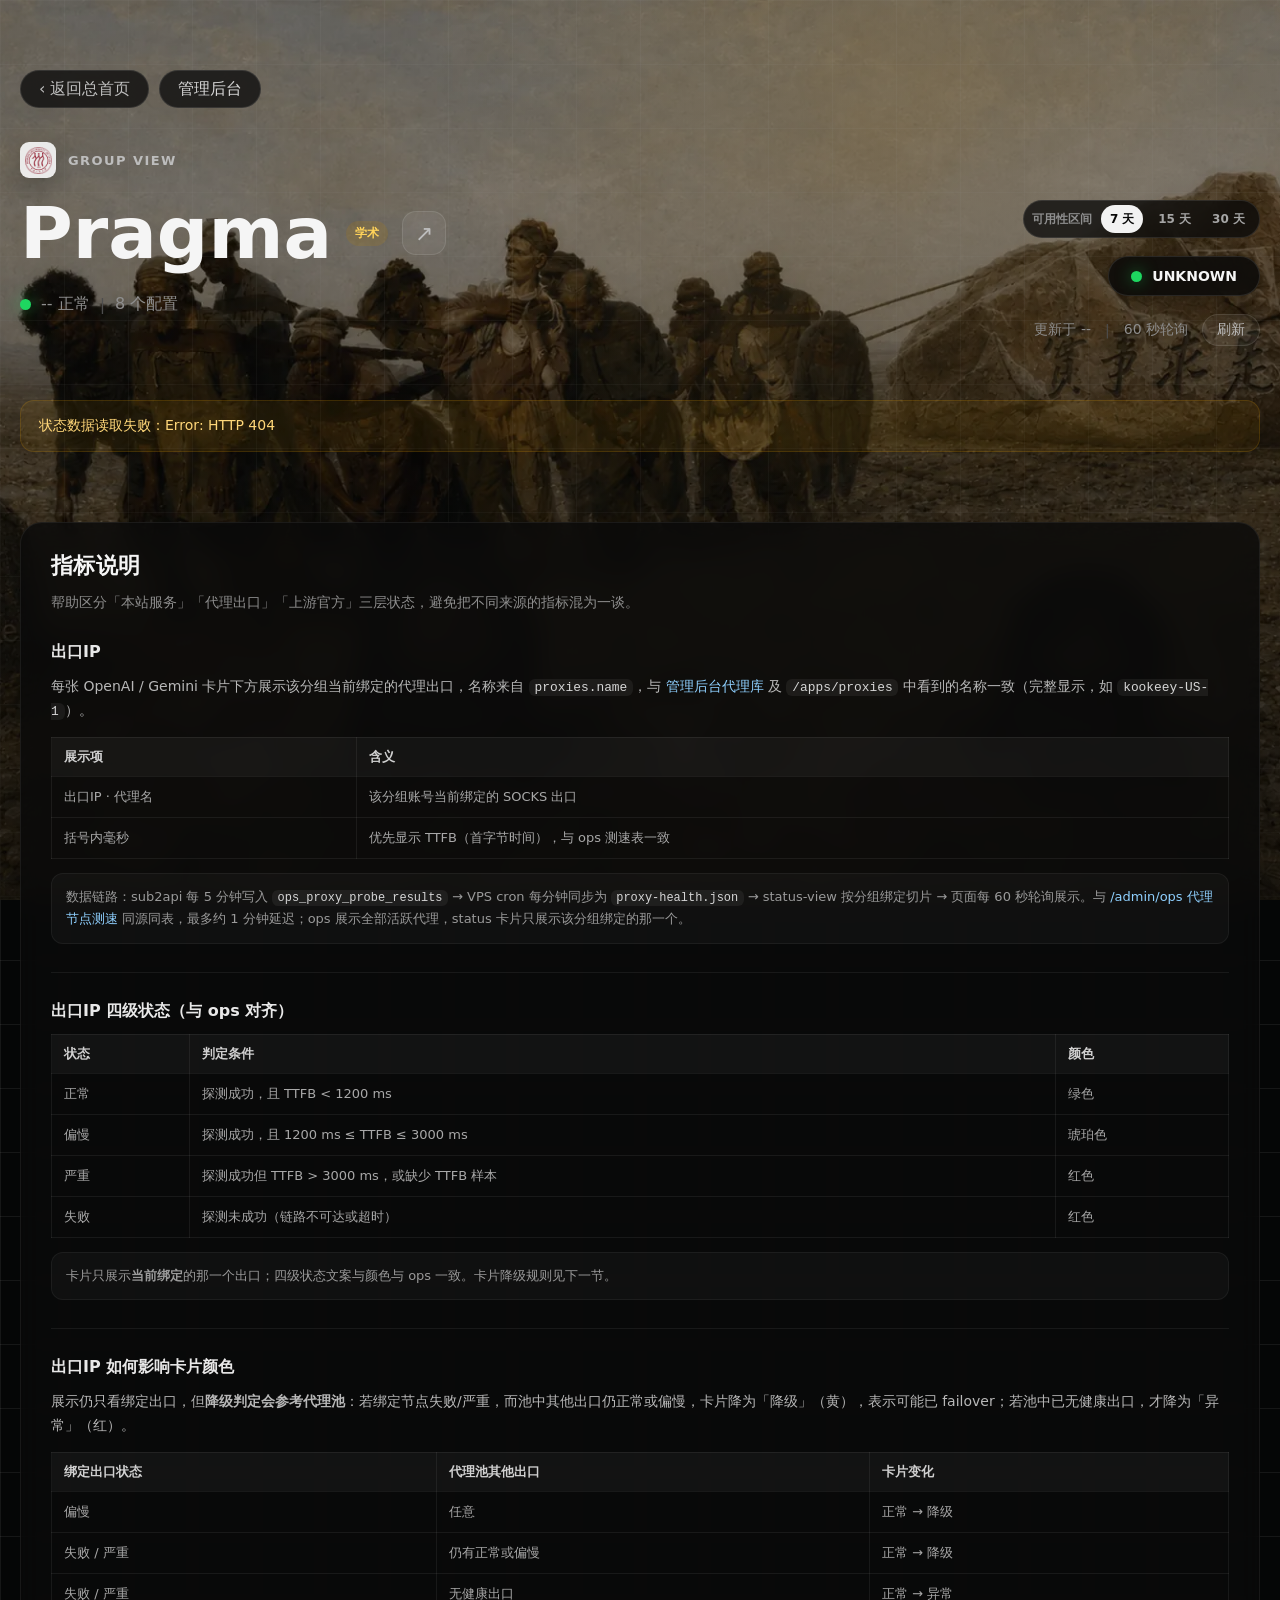
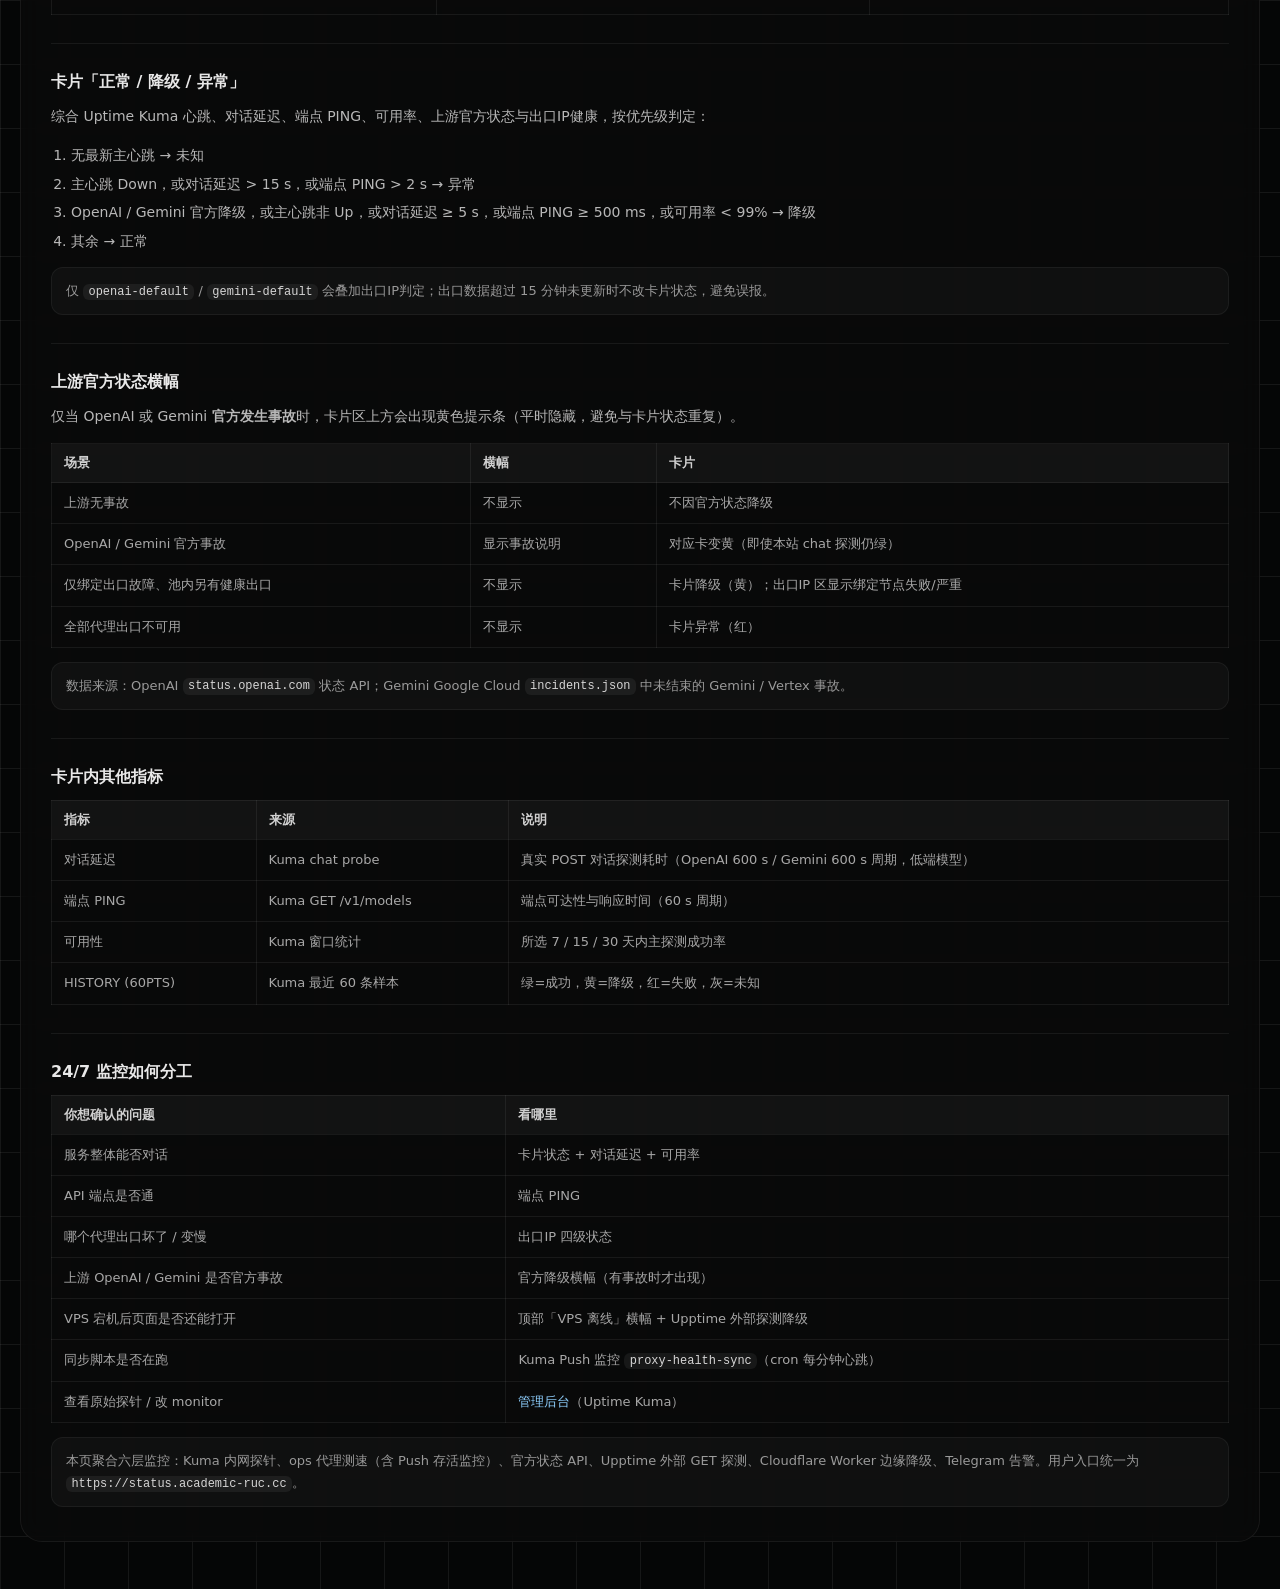
==== commit 78ca5bf2: "docs: 更新指标说明（代理池降级语义与 Push 监控）" ====
--- a/custom-status/index.html
+++ b/custom-status/index.html
@@ -5,7 +5,7 @@
     <meta name="viewport" content="width=device-width, initial-scale=1" />
     <title>Pragma Status</title>
     <link rel="preload" href="assets/status-bg.webp" as="image" />
-    <link rel="stylesheet" href="styles.css?v=20260611-guide1" />
+    <link rel="stylesheet" href="styles.css?v=20260611-pool1" />
   </head>
   <body>
     <main class="shell">
@@ -137,8 +137,43 @@
             </table>
           </div>
           <p class="guide-note">
-            绑定出口为<strong>偏慢</strong>时，对应卡片会从「正常」降为「降级」；为<strong>严重 / 失败</strong>时，卡片降为「异常」。
-          </p>
+            卡片只展示<strong>当前绑定</strong>的那一个出口；四级状态文案与颜色与 ops 一致。卡片降级规则见下一节。
+          </p>
+        </article>
+
+        <article class="guide-block">
+          <h3>出口IP 如何影响卡片颜色</h3>
+          <p>
+            展示仍只看绑定出口，但<strong>降级判定会参考代理池</strong>：若绑定节点失败/严重，而池中其他出口仍正常或偏慢，卡片降为「降级」（黄），表示可能已 failover；若池中已无健康出口，才降为「异常」（红）。
+          </p>
+          <div class="guide-table-wrap">
+            <table class="guide-table">
+              <thead>
+                <tr>
+                  <th>绑定出口状态</th>
+                  <th>代理池其他出口</th>
+                  <th>卡片变化</th>
+                </tr>
+              </thead>
+              <tbody>
+                <tr>
+                  <td>偏慢</td>
+                  <td>任意</td>
+                  <td>正常 → 降级</td>
+                </tr>
+                <tr>
+                  <td>失败 / 严重</td>
+                  <td>仍有正常或偏慢</td>
+                  <td>正常 → 降级</td>
+                </tr>
+                <tr>
+                  <td>失败 / 严重</td>
+                  <td>无健康出口</td>
+                  <td>正常 → 异常</td>
+                </tr>
+              </tbody>
+            </table>
+          </div>
         </article>
 
         <article class="guide-block">
@@ -181,9 +216,14 @@
                   <td>对应卡变黄（即使本站 chat 探测仍绿）</td>
                 </tr>
                 <tr>
-                  <td>仅本地代理 / 出口问题</td>
+                  <td>仅绑定出口故障、池内另有健康出口</td>
                   <td>不显示</td>
-                  <td>看卡片「出口IP」区与卡片状态</td>
+                  <td>卡片降级（黄）；出口IP 区显示绑定节点失败/严重</td>
+                </tr>
+                <tr>
+                  <td>全部代理出口不可用</td>
+                  <td>不显示</td>
+                  <td>卡片异常（红）</td>
                 </tr>
               </tbody>
             </table>
@@ -263,6 +303,10 @@
                   <td>顶部「VPS 离线」横幅 + Upptime 外部探测降级</td>
                 </tr>
                 <tr>
+                  <td>同步脚本是否在跑</td>
+                  <td>Kuma Push 监控 <code>proxy-health-sync</code>（cron 每分钟心跳）</td>
+                </tr>
+                <tr>
                   <td>查看原始探针 / 改 monitor</td>
                   <td><a href="https://status-admin.academic-ruc.cc/dashboard">管理后台</a>（Uptime Kuma）</td>
                 </tr>
@@ -270,8 +314,8 @@
             </table>
           </div>
           <p class="guide-note">
-            本页聚合六层监控：Kuma 内网探针、ops 代理测速、官方状态 API、Upptime 外部 GET 探测、Cloudflare Worker
-            边缘降级、Telegram 告警。用户入口统一为
+            本页聚合六层监控：Kuma 内网探针、ops 代理测速（含 Push 存活监控）、官方状态 API、Upptime 外部 GET
+            探测、Cloudflare Worker 边缘降级、Telegram 告警。用户入口统一为
             <code>https://status.academic-ruc.cc</code>。
           </p>
         </article>
@@ -324,6 +368,6 @@
       </article>
     </template>
 
-    <script src="app.js?v=20260611-guide1" defer></script>
+    <script src="app.js?v=20260611-pool1" defer></script>
   </body>
 </html>
